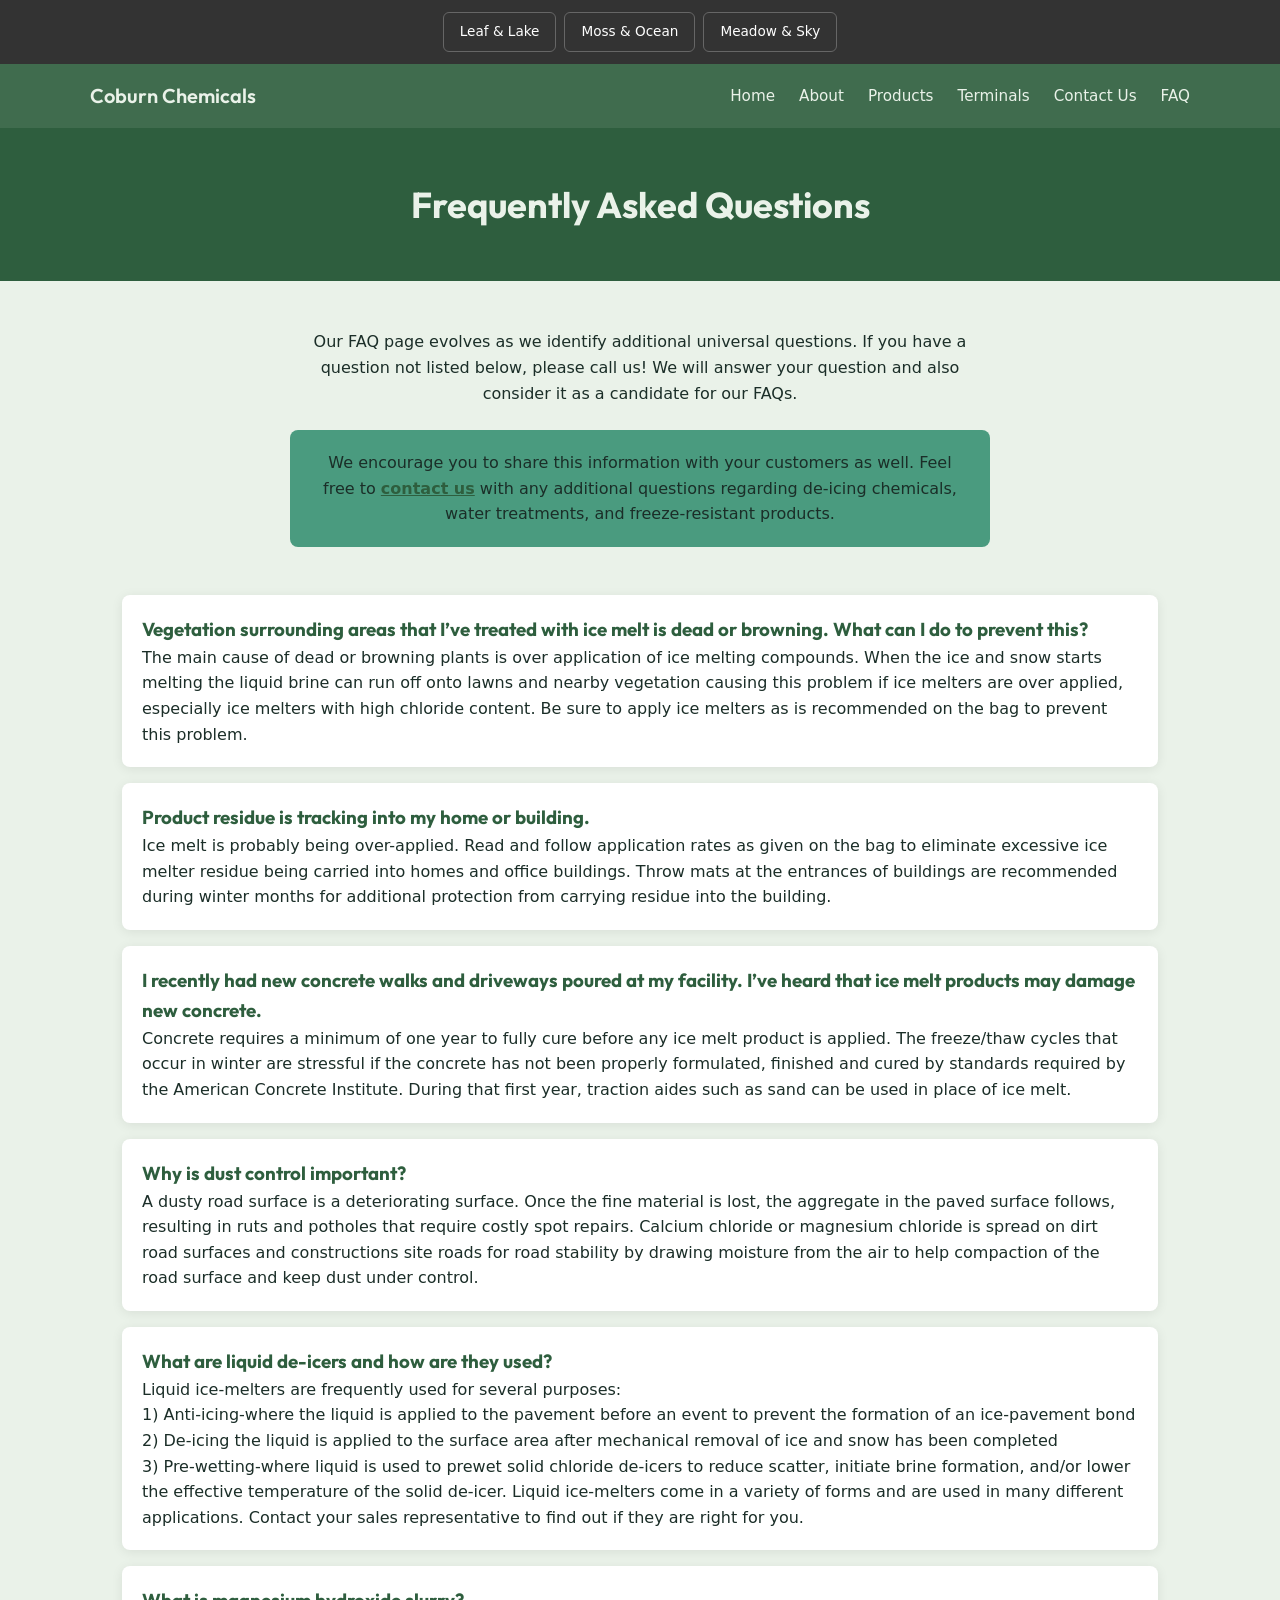
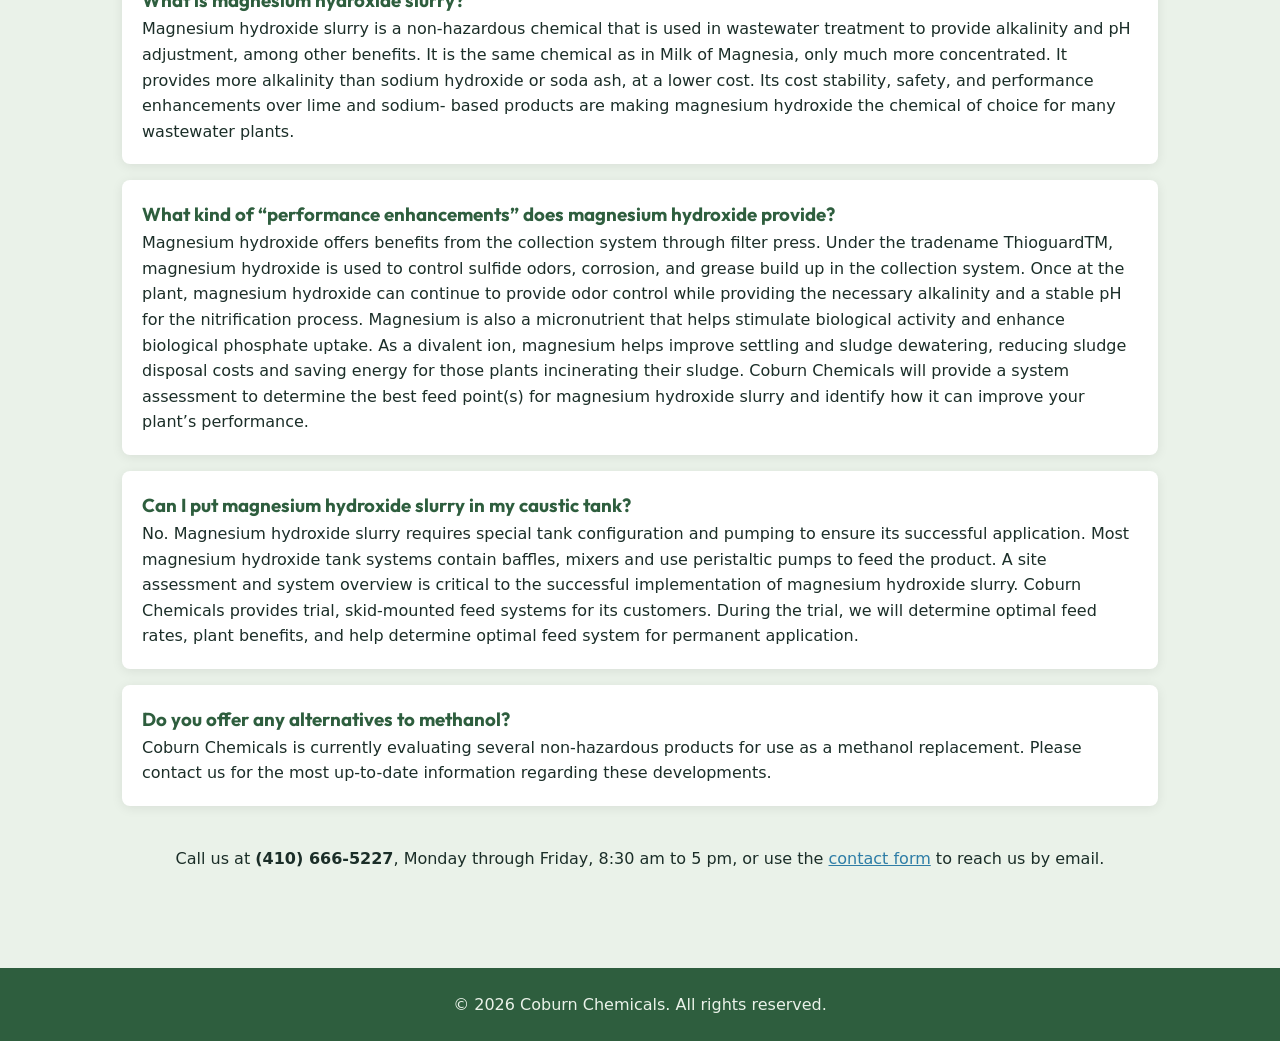
==== FAQ.html @ ee74cae6 "Add files via upload" ====
<!DOCTYPE html>
<html>
<head>
    <meta name="viewport" content="width=device-width, initial-scale=1.0">
    <link rel="stylesheet" href="styles.css">
    <link rel="preconnect" href="https://fonts.googleapis.com">
    <link rel="preconnect" href="https://fonts.gstatic.com" crossorigin>
    <link href="https://fonts.googleapis.com/css2?family=Outfit:wght@600;700&display=swap" rel="stylesheet">
    <title>Coburn Chemicals - FAQ</title>
</head>
<body>
    <input type="radio" name="theme" id="theme-leaf" checked>
    <input type="radio" name="theme" id="theme-moss">
    <input type="radio" name="theme" id="theme-meadow">

    <div class="theme-controls">
        <label for="theme-leaf">Leaf &amp; Lake</label>
        <label for="theme-moss">Moss &amp; Ocean</label>
        <label for="theme-meadow">Meadow &amp; Sky</label>
    </div>

    <div class="site-wrapper">
        <nav class="navbar">
            <div class="navdiv">
                <div class="logo"><a href="index.html">Coburn Chemicals</a></div>
                <ul>
                    <li><a href="index.html">Home</a></li>
                    <li><a href="about.html">About</a></li>
                    <li><a href="products.html">Products</a></li>
                    <li><a href="terminals.html">Terminals</a></li>
                    <li><a href="contact.html">Contact Us</a></li>
                    <li><a href="FAQ.html">FAQ</a></li>
                </ul>
            </div>
        </nav>

        <section class="page-banner">
            <h1>Frequently Asked Questions</h1>
        </section>

        <main>
            <section class="faq-intro">
                <p>Our FAQ page evolves as we identify additional universal questions. If you have a question not listed below, please call us! We will answer your question and also consider it as a candidate for our FAQs.</p>
            </section>

            <div class="callout">
                <p>We encourage you to share this information with your customers as well. Feel free to <a href="contact.html">contact us</a> with any additional questions regarding de-icing chemicals, water treatments, and freeze-resistant products.</p>
            </div>

            <section class="faq-list">
                <div class="card">
                    <h3>Vegetation surrounding areas that I’ve treated with ice melt is dead or browning. What can I do to prevent this?</h3>
                    <p>The main cause of dead or browning plants is over application of ice melting compounds. When the
                        ice and snow starts melting the liquid brine can run off onto lawns and nearby vegetation causing this
                        problem if ice melters are over applied, especially ice melters with high chloride content. Be sure to
                        apply ice melters as is recommended on the bag to prevent this problem.</p>
                </div>
                <div class="card">
                    <h3>Product residue is tracking into my home or building.</h3>
                    <p>Ice melt is probably being over-applied. Read and follow application rates as given on the bag to 
                        eliminate excessive ice melter residue being carried into homes and office buildings. Throw mats at the 
                        entrances of buildings are recommended during winter months for additional protection from carrying 
                        residue into the building.</p>
                </div>
                <div class="card">
                    <h3>I recently had new concrete walks and driveways poured at my facility. I’ve heard that ice melt 
                        products may damage new concrete.</h3>
                    <p>Concrete requires a minimum of one year to fully cure before any ice melt product is applied. The 
                        freeze/thaw cycles that occur in winter are stressful if the concrete has not been properly formulated, 
                        finished and cured by standards required by the American Concrete Institute. During that first year, 
                        traction aides such as sand can be used in place of ice melt.</p>
                </div>
                <div class="card">
                    <h3>Why is dust control important?</h3>
                    <p>A dusty road surface is a deteriorating surface. Once the fine material is lost, the aggregate in the 
                        paved surface follows, resulting in ruts and potholes that require costly spot repairs. Calcium chloride or 
                        magnesium chloride is spread on dirt road surfaces and constructions site roads for road stability by 
                        drawing moisture from the air to help compaction of the road surface and keep dust under control.</p>
                </div>
                <div class="card">
                    <h3>What are liquid de-icers and how are they used?</h3>
                    <p>Liquid ice-melters are frequently used for several purposes: 
                            <p>1) Anti-icing-where the liquid is applied to the pavement before an event to prevent the formation of an ice-pavement bond</p>
                            <p>2) De-icing the liquid is applied to the surface area after mechanical removal of ice and snow has been completed</p>
                            <p>3) Pre-wetting-where liquid is used to prewet solid chloride de-icers to reduce scatter, initiate brine formation, 
                                and/or lower the effective temperature of the solid de-icer. Liquid ice-melters come in a
                                variety of forms and are used in many different applications. Contact your sales representative to find 
                                out if they are right for you.</p>
                    </p>
                </div>
                <div class="card">
                    <h3>What is magnesium hydroxide slurry?</h3>
                    <p>Magnesium hydroxide slurry is a non-hazardous chemical that is used in wastewater treatment to 
                        provide alkalinity and pH adjustment, among other benefits. It is the same chemical as in Milk of 
                        Magnesia, only much more concentrated. It provides more alkalinity than sodium hydroxide or soda 
                        ash, at a lower cost. Its cost stability, safety, and performance enhancements over lime and sodium-
                        based products are making magnesium hydroxide the chemical of choice for many wastewater plants.</p>
                </div>
                <div class="card">
                    <h3>What kind of “performance enhancements” does magnesium hydroxide provide?</h3>
                    <p>Magnesium hydroxide offers benefits from the collection system through filter press. Under the 
                        tradename ThioguardTM, magnesium hydroxide is used to control sulfide odors, corrosion, and grease 
                        build up in the collection system. Once at the plant, magnesium hydroxide can continue to provide odor 
                        control while providing the necessary alkalinity and a stable pH for the nitrification process. Magnesium 
                        is also a micronutrient that helps stimulate biological activity and enhance biological phosphate uptake. 
                        As a divalent ion, magnesium helps improve settling and sludge dewatering, reducing sludge disposal 
                        costs and saving energy for those plants incinerating their sludge. Coburn Chemicals will provide a 
                        system assessment to determine the best feed point(s) for magnesium hydroxide slurry and identify 
                        how it can improve your plant’s performance.</p>
                </div>
                <div class="card">
                    <h3>Can I put magnesium hydroxide slurry in my caustic tank?</h3>
                    <p>No. Magnesium hydroxide slurry requires special tank configuration and pumping to ensure its 
                        successful application. Most magnesium hydroxide tank systems contain baffles, mixers and use 
                        peristaltic pumps to feed the product. A site assessment and system overview is critical to the successful 
                        implementation of magnesium hydroxide slurry. Coburn Chemicals provides trial, skid-mounted feed 
                        systems for its customers. During the trial, we will determine optimal feed rates, plant benefits, and 
                        help determine optimal feed system for permanent application.</p>
                </div>
                <div class="card">
                    <h3>Do you offer any alternatives to methanol?</h3>
                    <p>Coburn Chemicals is currently evaluating several non-hazardous products for use as a methanol 
                        replacement. Please contact us for the most up-to-date information regarding these developments.</p>
                </div>
            </section>

            <p style="text-align:center;margin-top:40px;">Call us at <strong>(410) 666-5227</strong>, Monday through Friday, 8:30 am to 5 pm, or use the <a href="contact.html">contact form</a> to reach us by email.</p>
        </main>

        <footer>
            <p>&copy; 2026 Coburn Chemicals. All rights reserved.</p>
        </footer>
    </div>
</body>
</html>
---- styles.css ----
/* ===== Reset ===== */
* {
  margin: 0;
  padding: 0;
  box-sizing: border-box;
}

/* ===== Base ===== */
body {
  font-family: system-ui, -apple-system, sans-serif;
  line-height: 1.6;
}

main {
  max-width: 1100px;
  margin: 0 auto;
  padding: 48px 32px;
}

h1, h2, h3 {
  color: var(--color-primary);
  font-family: 'Outfit', sans-serif;
}

a {
  color: var(--color-secondary);
}

/* ===== Theme switcher (temporary — remove after client picks) ===== */
input[type="radio"][name="theme"] {
  position: absolute;
  opacity: 0;
  pointer-events: none;
}

.theme-controls {
  display: flex;
  justify-content: center;
  gap: 8px;
  padding: 12px;
  background: #333;
}

.theme-controls label {
  color: white;
  padding: 8px 16px;
  border: 1px solid #666;
  border-radius: 6px;
  cursor: pointer;
  font-size: 0.85rem;
}

/* ===== Palette 1: Leaf & Lake (default) ===== */
.site-wrapper {
  --color-primary: #2E5E3E;
  --color-secondary: #2E7DA6;
  --color-accent: #4A9B7F;
  --color-bg: #EAF2E9;
  --color-text: #1B2E28;

  background: var(--color-bg);
  color: var(--color-text);
  display: block;
}

/* ===== Palette 2: Moss & Ocean ===== */
#theme-moss:checked ~ .site-wrapper {
  --color-primary: #3C4A3A;
  --color-secondary: #1E5F74;
  --color-accent: #6E9B7A;
  --color-bg: #F2EFE6;
  --color-text: #232A24;
}

/* ===== Palette 3: Meadow & Sky ===== */
#theme-meadow:checked ~ .site-wrapper {
  --color-primary: #3E7C5C;
  --color-secondary: #6BAED6;
  --color-accent: #8FC79A;
  --color-bg: #FAFAF5;
  --color-text: #2A2A2A;
}

/* ===== Navbar ===== */
.navbar {
  background: var(--color-primary);
  background: color-mix(in srgb, var(--color-primary) 90%, transparent);
  padding: 16px 32px;
  position: sticky;
  top: 0;
  z-index: 100;
  backdrop-filter: blur(8px);
}

.navdiv {
  display: flex;
  justify-content: space-between;
  align-items: center;
  max-width: 1100px;
  margin: 0 auto;
}

.logo a {
  color: var(--color-bg);
  font-size: 1.25rem;
  font-weight: 600;
  text-decoration: none;
  font-family: 'Outfit', sans-serif;
}

.navdiv ul {
  display: flex;
  list-style: none;
  gap: 24px;
}

.navdiv ul li a {
  color: var(--color-bg);
  text-decoration: none;
  font-size: 0.95rem;
}

.navdiv ul li a:hover {
  color: var(--color-accent);
}

/* ===== Hero banner (Home) ===== */
.hero-banner {
  position: relative;
  background-image: linear-gradient(rgba(0,0,0,0.5), rgba(0,0,0,0.5)), url('images/banner.jpg');
  background-size: cover;
  background-position: center;
  min-height: 60vh;
  display: flex;
  align-items: center;
  justify-content: center;
}

.hero-overlay {
  text-align: center;
  max-width: 650px;
  padding: 0 24px;
  color: white;
}

.hero-overlay h1 {
  color: white;
  font-size: 3rem;
  margin-bottom: 16px;
}

.hero-overlay p {
  font-size: 1.15rem;
  opacity: 0.95;
}

.scroll-cue {
  position: absolute;
  bottom: 24px;
  left: 50%;
  transform: translateX(-50%);
  color: white;
  font-size: 1.5rem;
  opacity: 0.7;
}

/* ===== Sub-page banner (About, Products, Terminals, Contact, FAQ) ===== */
.page-banner {
  background: var(--color-primary);
  color: var(--color-bg);
  text-align: center;
  padding: 48px 24px;
}

.page-banner h1 {
  color: var(--color-bg);
  font-size: 2.25rem;
}

/* ===== "What we sell" short blurb ===== */
.sell-blurb {
  text-align: center;
  max-width: 700px;
  margin: 0 auto;
  padding: 56px 24px 24px;
}

.sell-blurb p {
  font-size: 1.1rem;
}

/* ===== Teaser tiles (Home → Products) ===== */
.teaser-tiles {
  display: grid;
  grid-template-columns: repeat(4, 1fr);
  gap: 20px;
  margin: 40px 0 64px;
}

.tile {
  position: relative;
  display: block;
  border-radius: 8px;
  overflow: hidden;
  text-decoration: none;
  box-shadow: 0 2px 12px rgba(0,0,0,0.08);
  transition: box-shadow 0.2s ease, transform 0.2s ease;
}

.tile:hover {
  box-shadow: 0 8px 24px rgba(0,0,0,0.15);
  transform: translateY(-3px);
}

.tile img {
  width: 100%;
  height: 220px;
  object-fit: cover;
  display: block;
  transition: transform 0.2s ease;
}

.tile:hover img {
  transform: scale(1.05);
}

.tile-label {
  position: absolute;
  bottom: 0;
  left: 0;
  right: 0;
  background: linear-gradient(transparent, rgba(0,0,0,0.7));
  color: white;
  padding: 32px 12px 12px;
  font-weight: 600;
  font-size: 0.95rem;
  text-align: center;
  font-family: 'Outfit', sans-serif;
}

@media (max-width: 900px) {
  .teaser-tiles {
    grid-template-columns: repeat(2, 1fr);
  }
}

/* ===== About rows (alternating image/text) ===== */
.about-row {
  display: flex;
  align-items: center;
  gap: 40px;
  margin: 56px 0;
}

.about-row.reverse {
  flex-direction: row-reverse;
}

.about-row img {
  flex: 1;
  width: 100%;
  height: 300px;
  object-fit: cover;
  border-radius: 8px;
  box-shadow: 0 4px 16px rgba(0,0,0,0.1);
}

.about-row .text {
  flex: 1;
}

.stat-highlight {
  flex: 1;
  text-align: center;
  background: var(--color-primary);
  color: var(--color-bg);
  padding: 48px 24px;
  border-radius: 8px;
  box-shadow: 0 4px 16px rgba(0,0,0,0.1);
}

.stat-number {
  display: block;
  font-size: 3.5rem;
  font-weight: 700;
  font-family: 'Outfit', sans-serif;
}

.stat-label {
  font-size: 1rem;
}

/* ===== Philosophy section (About) ===== */
.philosophy {
  background: white;
  border-radius: 8px;
  padding: 40px;
  margin: 56px 0;
  text-align: center;
  box-shadow: 0 2px 12px rgba(0,0,0,0.08);
}

.philosophy p {
  max-width: 750px;
  margin: 0 auto 16px;
}

.philosophy p:last-child {
  margin-bottom: 0;
}

@media (max-width: 700px) {
  .about-row,
  .about-row.reverse {
    flex-direction: column;
  }
  .about-row img {
    height: 220px;
  }
}

/* ===== Product category cards ===== */
.category-card {
  background: white;
  border: none;
  border-radius: 8px;
  padding: 24px;
  margin-bottom: 24px;
  box-shadow: 0 2px 12px rgba(0,0,0,0.08);
}

.category-card h2 {
  margin-bottom: 12px;
}

.category-card ul {
  list-style: none;
  display: grid;
  grid-template-columns: repeat(3, 1fr);
  gap: 8px;
}

.category-card li {
  font-size: 0.95rem;
  padding: 4px 0;
  border-bottom: 1px solid #eee;
}

@media (max-width: 700px) {
  .category-card ul {
    grid-template-columns: 1fr;
  }
}

/* ===== Reusable components ===== */
.btn {
  display: inline-block;
  background: var(--color-secondary);
  color: var(--color-bg);
  padding: 10px 22px;
  border-radius: 999px;
  text-decoration: none;
  font-size: 0.95rem;
  border: none;
  cursor: pointer;
  transition: transform 0.15s ease, box-shadow 0.15s ease;
}

.btn:hover {
  background: var(--color-primary);
  transform: translateY(-2px);
  box-shadow: 0 4px 12px rgba(0,0,0,0.15);
}

.card {
  background: white;
  border: none;
  border-radius: 8px;
  padding: 20px;
  box-shadow: 0 2px 12px rgba(0,0,0,0.08);
  transition: box-shadow 0.2s ease, transform 0.2s ease;
}

.card:hover {
  box-shadow: 0 6px 20px rgba(0,0,0,0.12);
  transform: translateY(-2px);
}

.card-grid {
  display: grid;
  grid-template-columns: repeat(3, 1fr);
  gap: 20px;
  margin-top: 32px;
}

@media (max-width: 900px) {
  .card-grid {
    grid-template-columns: 1fr;
  }
}

/* ===== FAQ intro + callout ===== */
.faq-intro {
  max-width: 700px;
  margin: 0 auto 24px;
  text-align: center;
}

.callout {
  max-width: 700px;
  margin: 0 auto 48px;
  background: var(--color-accent);
  border-radius: 8px;
  padding: 20px 24px;
  text-align: center;
}

.callout a {
  color: var(--color-primary);
  font-weight: 600;
}

.faq-list .card {
  margin-bottom: 16px;
}

/* ===== Contact form ===== */
.contact-grid {
  display: grid;
  grid-template-columns: 1fr 1fr;
  gap: 48px;
  margin-top: 32px;
}

.contact-form {
  display: flex;
  flex-direction: column;
  gap: 16px;
}

.contact-form label {
  font-weight: 600;
  margin-bottom: 4px;
  display: block;
}

.contact-form input,
.contact-form textarea {
  width: 100%;
  padding: 10px;
  border: 1px solid #ccc;
  border-radius: 6px;
  font-family: inherit;
}

.contact-form textarea {
  min-height: 120px;
}

@media (max-width: 800px) {
  .contact-grid {
    grid-template-columns: 1fr;
  }
}

/* ===== Footer ===== */
footer {
  background: var(--color-primary);
  color: var(--color-bg);
  text-align: center;
  padding: 24px;
  margin-top: 48px;
}
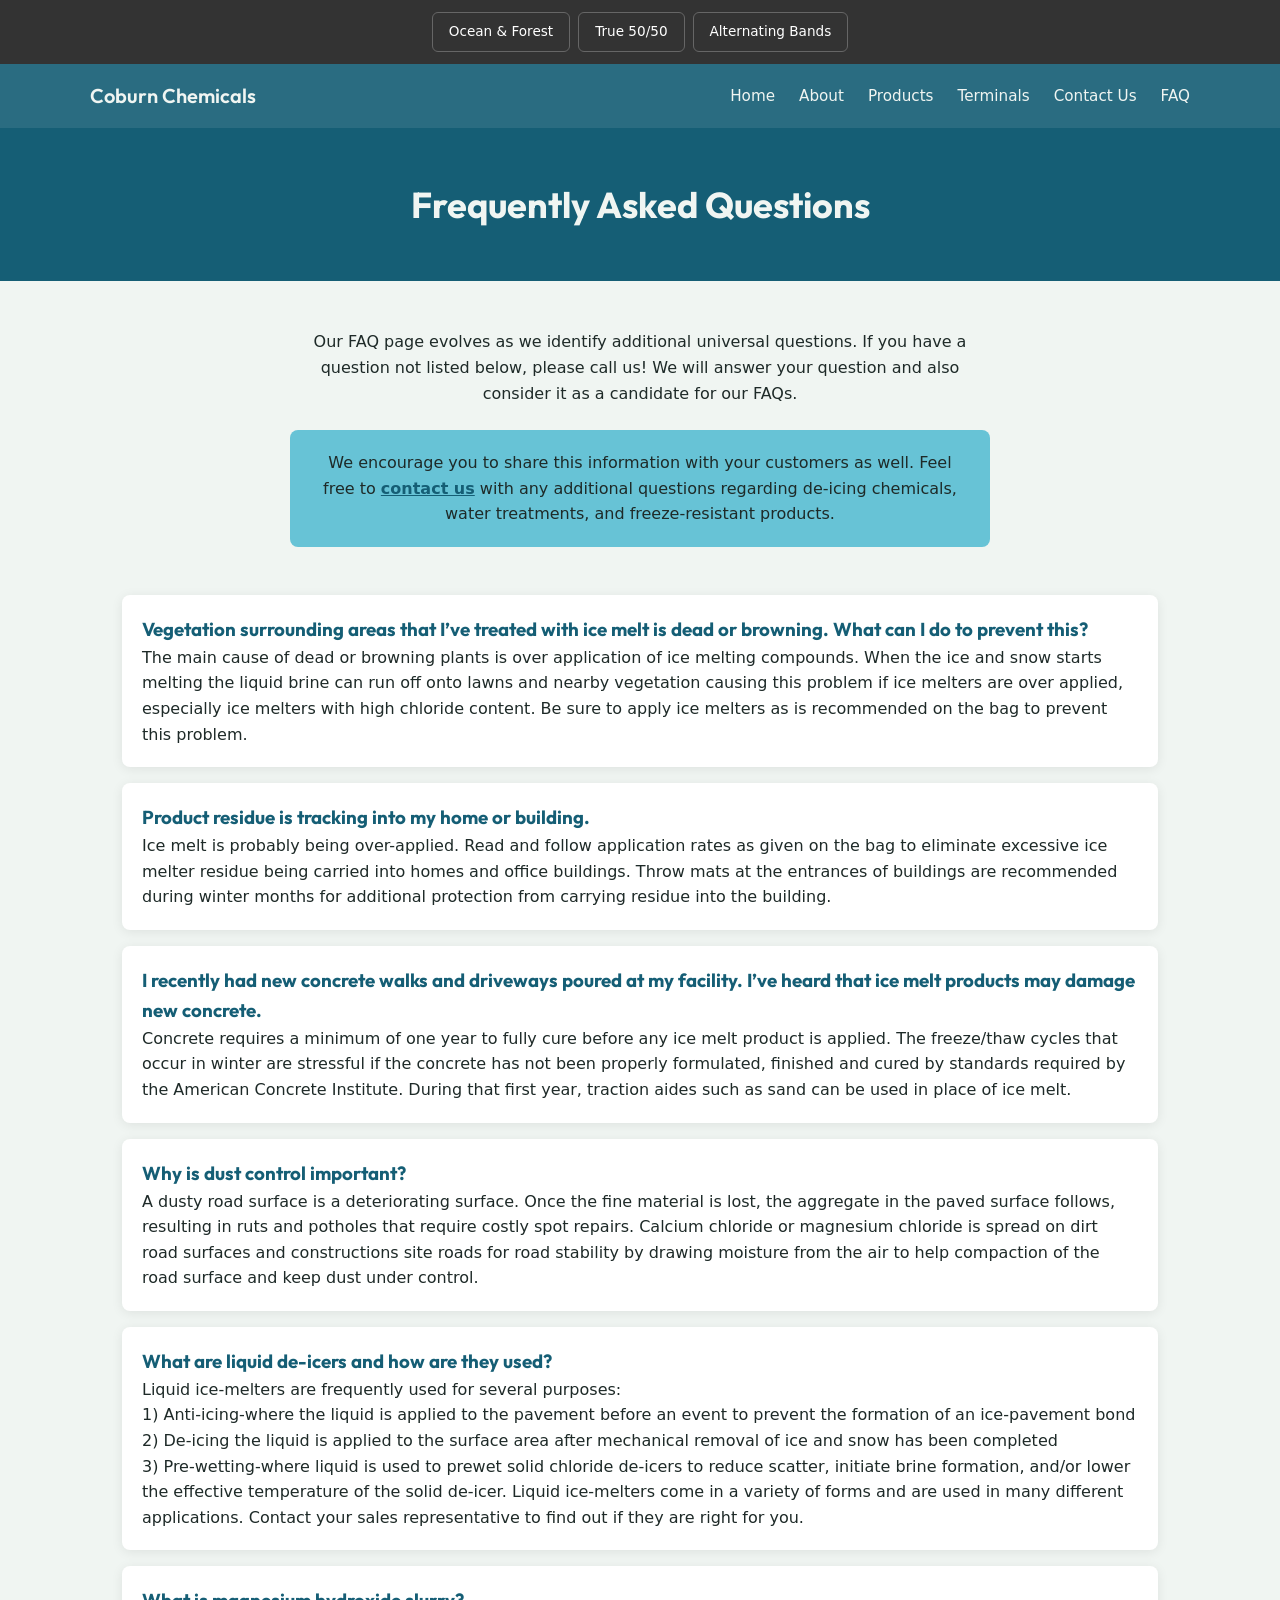
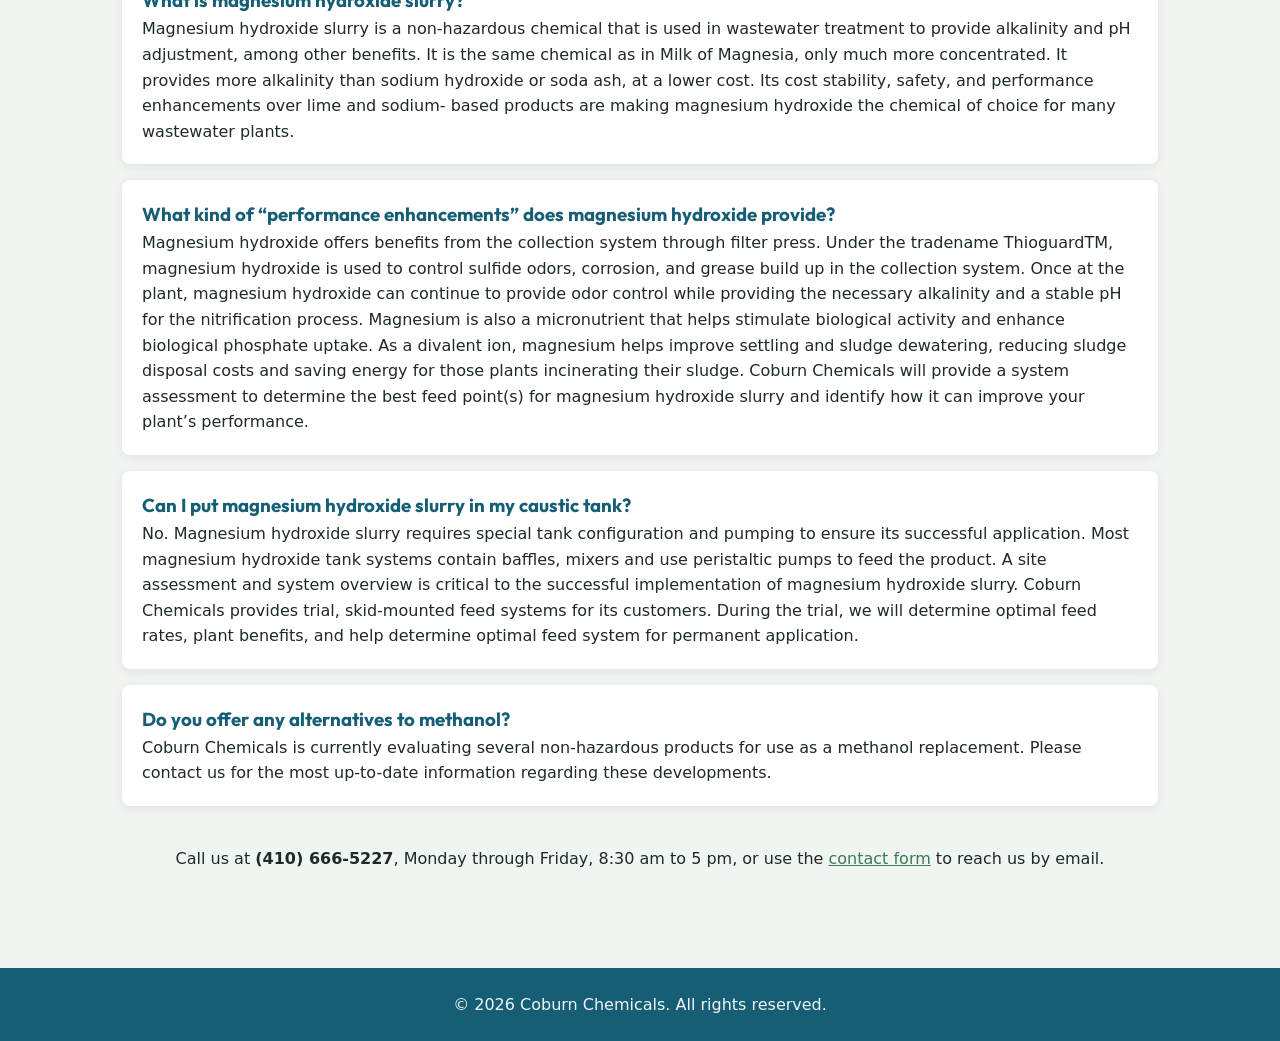
==== commit a53597b3: "Update FAQ.html" ====
--- a/FAQ.html
+++ b/FAQ.html
@@ -14,9 +14,9 @@
     <input type="radio" name="theme" id="theme-meadow">
 
     <div class="theme-controls">
-        <label for="theme-leaf">Leaf &amp; Lake</label>
-        <label for="theme-moss">Moss &amp; Ocean</label>
-        <label for="theme-meadow">Meadow &amp; Sky</label>
+        <label for="theme-leaf">Ocean &amp; Forest</label>
+        <label for="theme-moss">True 50/50</label>
+        <label for="theme-meadow">Alternating Bands</label>
     </div>
 
     <div class="site-wrapper">
@@ -132,4 +132,4 @@
         </footer>
     </div>
 </body>
-</html>+</html>
--- a/styles.css
+++ b/styles.css
@@ -26,7 +26,12 @@
   color: var(--color-secondary);
 }
 
-/* ===== Theme switcher (temporary — remove after client picks) ===== */
+/* ===== Theme switcher (temporary — remove after client picks) =====
+   NOTE: update your HTML labels to match new names:
+   theme-leaf  -> "Ocean & Forest"
+   theme-moss  -> "True 50/50"
+   theme-meadow -> "Alternating Bands"
+*/
 input[type="radio"][name="theme"] {
   position: absolute;
   opacity: 0;
@@ -50,35 +55,35 @@
   font-size: 0.85rem;
 }
 
-/* ===== Palette 1: Leaf & Lake (default) ===== */
+/* ===== Palette 1: Ocean & Forest (default) ===== */
 .site-wrapper {
-  --color-primary: #2E5E3E;
-  --color-secondary: #2E7DA6;
-  --color-accent: #4A9B7F;
-  --color-bg: #EAF2E9;
-  --color-text: #1B2E28;
+  --color-primary: #155E75;
+  --color-secondary: #3B7A57;
+  --color-accent: #67C3D6;
+  --color-bg: #F0F5F2;
+  --color-text: #1E2A28;
 
   background: var(--color-bg);
   color: var(--color-text);
   display: block;
 }
 
-/* ===== Palette 2: Moss & Ocean ===== */
+/* ===== Palette 2: True 50/50 ===== */
 #theme-moss:checked ~ .site-wrapper {
-  --color-primary: #3C4A3A;
-  --color-secondary: #1E5F74;
-  --color-accent: #6E9B7A;
-  --color-bg: #F2EFE6;
+  --color-primary: #1B4D6B;
+  --color-secondary: #2E7D5B;
+  --color-accent: #4FA8D8;
+  --color-bg: #EAF4F1;
+  --color-text: #1A2B2E;
+}
+
+/* ===== Palette 3: Alternating Bands ===== */
+#theme-meadow:checked ~ .site-wrapper {
+  --color-primary: #1F4E3D;
+  --color-secondary: #1D5C87;
+  --color-accent: #5AAFD6;
+  --color-bg: #F2F1EA;
   --color-text: #232A24;
-}
-
-/* ===== Palette 3: Meadow & Sky ===== */
-#theme-meadow:checked ~ .site-wrapper {
-  --color-primary: #3E7C5C;
-  --color-secondary: #6BAED6;
-  --color-accent: #8FC79A;
-  --color-bg: #FAFAF5;
-  --color-text: #2A2A2A;
 }
 
 /* ===== Navbar ===== */
@@ -470,4 +475,4 @@
   text-align: center;
   padding: 24px;
   margin-top: 48px;
-}+}
